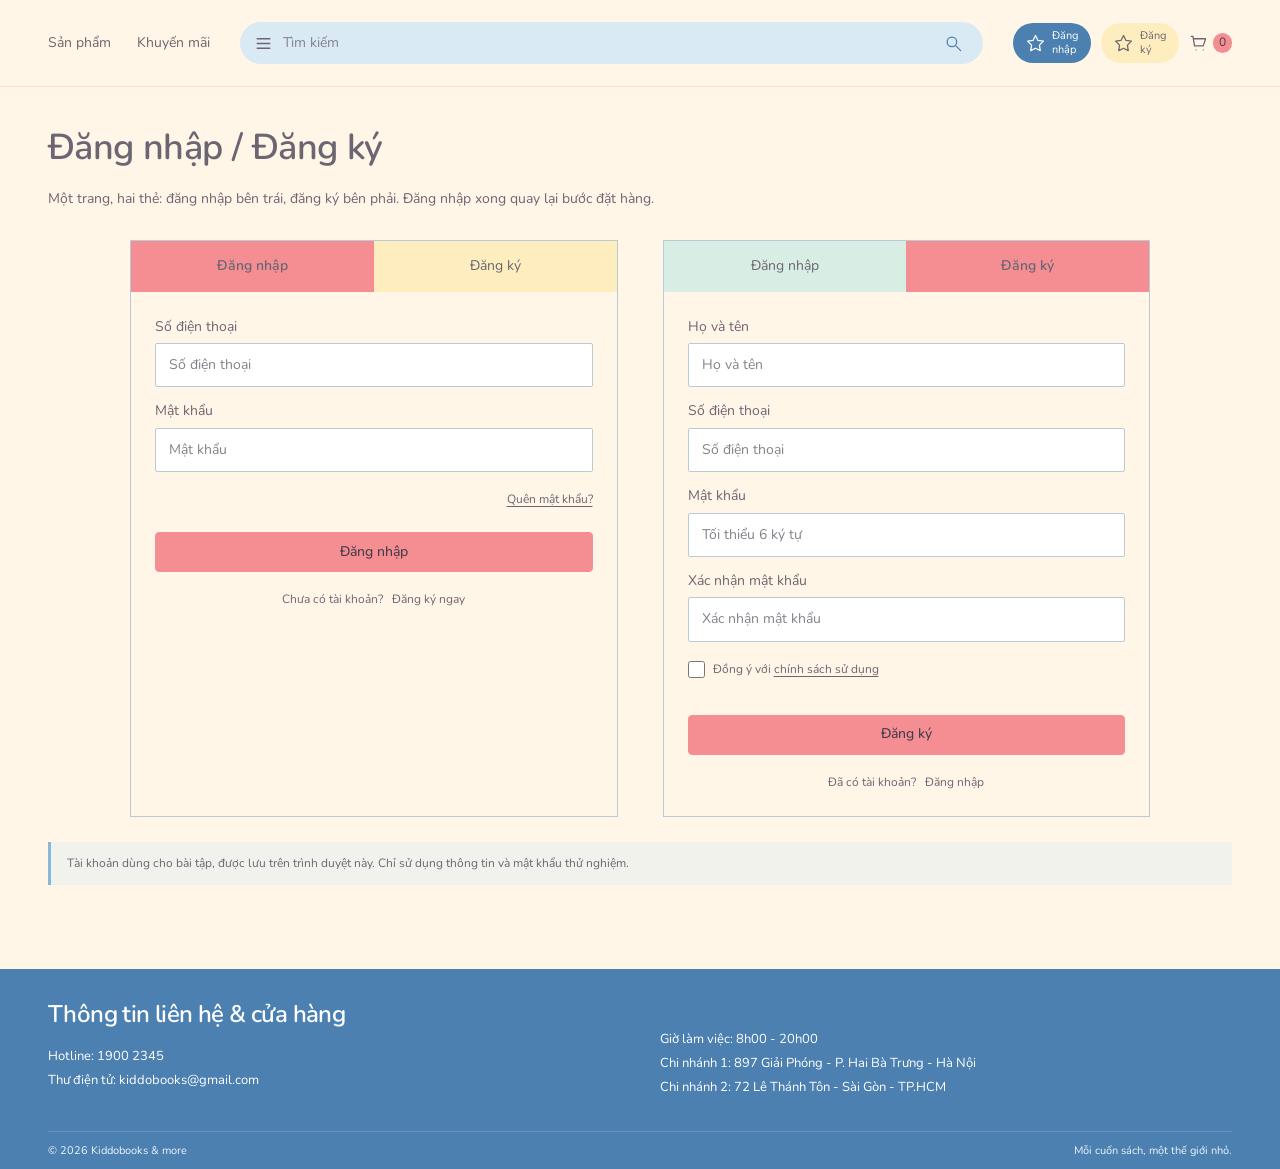
==== dang-nhap.html @ a4a92bf3 "first commit" ====
<!doctype html>
<html lang="vi">
  <head>
    <meta charset="UTF-8" />
    <meta name="viewport" content="width=device-width, initial-scale=1" />
    <title>Đăng nhập / Đăng ký — Kiddobooks</title>
    <link rel="stylesheet" href="giao-dien/dung-chung.css" />
    <script defer src="du-lieu/san-pham.js"></script>
    <script defer src="xu-ly/luu-tru.js"></script>
    <script defer src="xu-ly/ung-dung.js"></script>
  </head>
  <body data-trang="dang-nhap">
    <header id="dau-trang"></header>
    <main id="noi-dung"></main>
    <footer id="chan-trang"></footer>
    <div id="thong-bao" role="status" aria-live="polite"></div>
    <dialog id="hop-thoai"></dialog>
  </body>
</html>
---- giao-dien/dung-chung.css ----
@font-face {
  font-family: Nunito;
  src: url("../phong-chu/nunito.ttf") format("truetype");
  font-weight: 200 1000;
  font-display: swap;
}
:root {
  --kem: #fff6e8;
  --hong: #fddde0;
  --san-ho: #f58e93;
  --vang: #feedbf;
  --xanh: #d9eaf5;
  --la: #d8ede4;
  --bien: #4c80b1;
  --muc: #3b3a42;
  --chu: #6b6672;
  --vien: #b8cbd5;
  --trang: #fff;
  --bo: 4px;
}
* {
  box-sizing: border-box;
}
html {
  scroll-behavior: smooth;
}
body {
  margin: 0;
  background: var(--kem);
  color: var(--chu);
  font-family: "Be Vietnam Pro", "Trebuchet MS", Arial, sans-serif;
  font-size: 14px;
  line-height: 1.6;
}
button,
input,
select,
textarea {
  font: inherit;
}
button,
a,
input,
textarea,
select {
  -webkit-tap-highlight-color: transparent;
}
a {
  color: inherit;
  text-decoration: none;
}
button,
a {
  touch-action: manipulation;
}
button {
  cursor: pointer;
}
button:disabled {
  cursor: not-allowed;
  opacity: 0.55;
}
a:hover {
  color: var(--bien);
}
button:hover {
  filter: brightness(0.97);
}
:focus-visible {
  outline: 3px solid #86b8d8;
  outline-offset: 3px;
}
h1,
h2,
h3,
p {
  margin: 0 0 16px;
}
h1,
h2,
h3 {
  font-weight: 600;
  line-height: 1.3;
  letter-spacing: -0.6px;
}
h1 {
  font-size: 36px;
}
h2 {
  font-size: 26px;
}
h3 {
  font-size: 20px;
}
small,
.nho {
  font-size: 12px;
}
img {
  max-width: 100%;
  display: block;
}
label {
  display: block;
}
input:not([type="checkbox"]):not([type="radio"]),
select,
textarea {
  width: 100%;
  min-height: 43px;
  border: 1px solid var(--vien);
  background: #fff;
  padding: 10px 13px;
  border-radius: 2px;
  color: var(--chu);
}
textarea {
  min-height: 110px;
  resize: vertical;
}
input[type="checkbox"],
input[type="radio"] {
  accent-color: var(--san-ho);
  width: 17px;
  height: 17px;
  vertical-align: middle;
  margin: 0 8px 0 0;
}
input::placeholder,
textarea::placeholder {
  color: #85818a;
}
form label > input,
form label > textarea,
form label > select {
  margin-top: 5px;
}
form label {
  margin-bottom: 13px;
}
button {
  color: inherit;
}
.nut {
  display: inline-flex;
  justify-content: center;
  align-items: center;
  gap: 8px;
  min-height: 40px;
  border: 1px solid var(--vien);
  border-radius: var(--bo);
  background: white;
  padding: 8px 16px;
  font-weight: 500;
  text-align: center;
  line-height: 1.35;
}
.nut-chinh {
  background: var(--san-ho);
  border-color: var(--san-ho);
  color: #443e4a;
}
.nut-xanh {
  background: var(--bien);
  border-color: var(--bien);
  color: white;
}
.nut-nho {
  font-size: 12px;
  padding: 6px 10px;
  min-height: 32px;
}
.nut-chu {
  border: 0;
  background: transparent;
  padding: 5px 0;
  text-decoration: underline;
  text-underline-offset: 3px;
}
.rong {
  width: 100%;
}
.khung {
  max-width: 1280px;
  margin: auto;
  padding: 0 48px;
}
.noi-trang {
  padding-top: 38px;
  padding-bottom: 68px;
  min-height: 65vh;
}
.hang {
  display: flex;
  align-items: center;
  gap: 12px;
}
.giua {
  justify-content: center;
}
.giua-hai {
  justify-content: space-between;
}
.cot-doi {
  display: grid;
  grid-template-columns: 1fr 1fr;
  gap: 16px;
}
.an {
  display: none !important;
}
.khoang {
  margin-top: 24px;
}
.loi {
  color: #a12c39;
  font-size: 13px;
  min-height: 20px;
  margin: 10px 0;
}
.thanh-cong {
  color: #286b50;
}
.trong {
  padding: 70px 24px;
  text-align: center;
  border: 1px dashed var(--vien);
  background: #fff9ee;
}
.trong h2 {
  font-size: 23px;
}
.trong p {
  max-width: 440px;
  margin: 0 auto 24px;
}
.danh-sach {
  list-style: none;
  padding: 0;
  margin: 0;
}
.huy {
  color: #777;
  text-decoration: line-through;
  font-size: 14px;
}
.mau-hong {
  background: var(--hong);
}
.mau-vang {
  background: var(--vang);
}
.mau-xanh {
  background: var(--xanh);
}
.mau-la {
  background: var(--la);
}
body {
  font-family: Nunito, "Trebuchet MS", Arial, sans-serif;
}
/* Đầu trang: thanh tìm kiếm dùng chung và trạng thái tài khoản. */
#dau-trang {
  border-bottom: 1px solid #efe1cd;
}
.thanh-dau {
  min-height: 86px;
  display: flex;
  gap: 30px;
  align-items: center;
}
.lien-ket-dau {
  display: flex;
  gap: 26px;
  align-items: center;
  white-space: nowrap;
}
.lien-ket-dau a[aria-current="page"] {
  color: var(--bien);
}
.tim-dau {
  display: flex;
  align-items: center;
  background: var(--xanh);
  border-radius: 30px;
  flex: 1;
  padding: 0 14px;
  min-width: 100px;
}
.tim-dau input:not([type="checkbox"]) {
  background: transparent;
  border: 0;
  margin: 0;
  min-height: 42px;
  padding: 8px 10px;
}
.tim-dau button {
  border: 0;
  background: transparent;
  padding: 6px;
  color: var(--bien);
  line-height: 1;
}
.tai-khoan-dau {
  display: flex;
  gap: 10px;
  align-items: center;
  white-space: nowrap;
}
.vien-tron {
  display: flex;
  gap: 7px;
  align-items: center;
  border-radius: 24px;
  font-size: 11px;
  padding: 6px 13px;
  line-height: 1.3;
  min-height: 36px;
}
.vien-tron.dang-nhap {
  background: var(--bien);
  color: white;
}
.vien-tron.dang-ky {
  background: var(--vang);
}
.gio-dau {
  position: relative;
  display: flex;
  align-items: center;
  gap: 5px;
  font-size: 12px;
}
.huy-hieu {
  background: var(--san-ho);
  color: #443e4a;
  border-radius: 100%;
  min-width: 19px;
  text-align: center;
  padding: 0 4px;
}
.bieu-tuong {
  display: inline-block;
  vertical-align: middle;
  width: 19px;
  height: 19px;
  flex-shrink: 0;
}
.menu-nho {
  display: none;
  border: 0;
  background: none;
  padding: 5px;
  color: var(--bien);
}
/* Chân trang theo bảng màu của thiết kế. */
#chan-trang {
  background: var(--bien);
  color: white;
}
.chan-trong {
  padding-top: 30px;
  padding-bottom: 30px;
  display: grid;
  grid-template-columns: 1fr 1fr;
  gap: 40px;
}
.chan-trong h2 {
  font-size: 24px;
  color: white;
}
.chan-trong p {
  margin: 3px 0;
  font-size: 13px;
}
.chan-dia-chi {
  padding-top: 27px;
}
.chan-ban-quyen {
  border-top: 1px solid #ffffff26;
  padding: 10px 0;
  font-size: 11px;
  display: flex;
  justify-content: space-between;
  color: #edf5fb;
}
.logo-chu {
  font-weight: 700;
  color: var(--bien);
}
/* Trang chủ */
.gioi-thieu {
  display: grid;
  grid-template-columns: 340px 1fr;
  align-items: center;
  gap: 45px;
  padding: 42px 0 48px;
}
.logo-lon {
  width: 310px;
  max-height: 210px;
  object-fit: contain;
  margin: auto;
}
.quang-cao {
  border: 1px solid var(--vien);
  text-align: center;
  padding: 32px 20px;
}
.quang-cao h1 {
  font-size: 40px;
  line-height: 1.25;
  margin-bottom: 20px;
}
.quang-cao .nut {
  background: var(--xanh);
  font-size: 12px;
  min-height: 34px;
  border-radius: 0;
}
.muc-trang-chu {
  margin-bottom: 38px;
}
.luoi-danh-muc {
  display: grid;
  grid-template-columns: repeat(5, 1fr);
  gap: 10px;
}
.o-danh-muc {
  padding: 23px 8px 16px;
  text-align: center;
  transition: transform 0.15s;
}
.o-danh-muc:hover {
  transform: translateY(-3px);
}
.tron-danh-muc {
  display: block;
  border-radius: 50%;
  background: white;
  width: 76px;
  height: 76px;
  margin: 0 auto 15px;
}
.luoi-noi-bat {
  display: grid;
  grid-template-columns: repeat(3, 1fr);
  gap: 28px;
}
.sach-noi-bat {
  display: grid;
  grid-template-columns: 105px 1fr;
  gap: 16px;
  border: 1px solid var(--vien);
  padding: 14px;
  align-items: center;
}
.sach-noi-bat h3 {
  font-size: 14px;
  font-weight: 400;
  letter-spacing: 0;
  margin: 0 0 6px;
}
.sach-noi-bat p {
  margin: 0 0 10px;
  color: var(--muc);
}
.sach-noi-bat .hang {
  gap: 7px;
}
.sach-noi-bat .nut {
  font-size: 10px;
  padding: 6px 8px;
  min-height: 33px;
  gap: 4px;
}
.sach-noi-bat .bieu-tuong {
  width: 14px;
  height: 14px;
}
.bia-sach {
  display: flex;
  align-items: center;
  justify-content: center;
  position: relative;
  min-height: 144px;
  border: 1px solid #ecdcc366;
  color: #746c7370;
  overflow: hidden;
}
.bia-sach.lon {
  aspect-ratio: 1.25;
  min-height: 320px;
}
.bia-sach.duong-cheo:before,
.bia-sach.duong-cheo:after {
  content: "";
  position: absolute;
  height: 1px;
  background: #e9d8b6;
  top: 50%;
  left: -15%;
  width: 130%;
  transform: rotate(37deg);
}
.bia-sach.duong-cheo:after {
  transform: rotate(-37deg);
}
.bia-sach span {
  position: relative;
  z-index: 1;
  font-size: 13px;
  text-align: center;
  max-width: 75%;
}
.sach-noi-bat .bia-sach {
  min-height: 145px;
}
.nut .bieu-tuong {
  width: 16px;
  height: 16px;
}
/* Danh mục và bộ lọc */
.danh-muc-trang {
  display: grid;
  grid-template-columns: 180px minmax(0, 1fr);
  gap: 36px;
}
.ben-loc {
  border-right: 1px solid #ebddc9;
  padding-right: 24px;
}
.ben-loc h3 {
  font-size: 16px;
}
.ben-loc fieldset {
  padding: 0;
  border: 0;
  margin: 0 0 25px;
}
.ben-loc legend {
  font-weight: 600;
  margin-bottom: 12px;
}
.ben-loc label {
  margin: 9px 0;
  font-size: 12px;
  cursor: pointer;
}
.ben-loc input[type="number"] {
  padding: 8px;
  min-height: 36px;
}
.tim-san-pham {
  display: flex;
  gap: 12px;
  max-width: 680px;
  margin: 20px 0 30px;
}
.dau-ket-qua {
  display: flex;
  gap: 16px;
  justify-content: space-between;
  align-items: center;
  margin: 25px 0;
}
.dau-ket-qua select {
  width: 190px;
}
.luoi-san-pham {
  display: grid;
  grid-template-columns: repeat(4, minmax(0, 1fr));
  gap: 30px 20px;
}
.the-san-pham {
  position: relative;
  min-width: 0;
}
.the-san-pham h3 {
  font-size: 13px;
  font-weight: 400;
  letter-spacing: 0;
  margin: 10px 0 7px;
  min-height: 43px;
}
.the-san-pham .bia-sach {
  aspect-ratio: 0.8;
  min-height: 0;
}
.the-san-pham .gia {
  font-weight: 600;
  color: var(--muc);
  margin: 0 0 6px;
}
.nhan-sach {
  position: absolute;
  top: 8px;
  left: 8px;
  font-size: 10px;
  background: #ffffff99;
  padding: 2px 6px;
  border-radius: 3px;
  z-index: 1;
}
.chan-the {
  display: flex;
  justify-content: space-between;
  align-items: center;
}
.them-nhanh {
  background: transparent;
  border: 0;
  font-size: 24px;
  line-height: 1;
  min-width: 34px;
  min-height: 34px;
  color: var(--bien);
}
.phan-trang {
  display: flex;
  flex-wrap: wrap;
  gap: 8px;
  justify-content: center;
  margin-top: 35px;
}
.phan-trang .hien-tai {
  background: var(--san-ho);
  border-color: var(--san-ho);
}
.ghi-chu-loc {
  font-size: 12px;
  margin-top: 20px;
}
/* Chi tiết sản phẩm */
.duong-dan {
  font-size: 12px;
  margin-bottom: 30px;
}
.chi-tiet {
  display: grid;
  grid-template-columns: 44% 1fr;
  gap: 55px;
  align-items: start;
}
.anh-nho {
  display: flex;
  gap: 12px;
  margin-top: 16px;
}
.anh-nho button {
  border: 1px solid transparent;
  padding: 0;
  width: 88px;
  aspect-ratio: 1;
}
.anh-nho button[aria-pressed="true"] {
  border: 2px solid #86b8d8;
}
.anh-nho .bia-sach {
  min-height: 0;
  height: 100%;
}
.do-tuoi {
  display: inline-block;
  padding: 3px 12px;
  background: var(--xanh);
  font-size: 11px;
  border: 1px solid var(--vien);
  border-radius: 3px;
  margin-bottom: 20px;
}
.chi-tiet h1 {
  font-size: 28px;
}
.gia-chi-tiet {
  font-size: 23px;
  display: flex;
  gap: 18px;
  align-items: center;
  margin: 20px 0;
}
.ton-kho {
  font-size: 11px;
  background: var(--la);
  padding: 2px 12px;
  border: 1px solid #b0d5c4;
  border-radius: 3px;
}
.mo-ta {
  border-top: 1px solid #eaddc7;
  border-bottom: 1px solid #eaddc7;
  padding: 20px 0;
}
.mo-ta h3 {
  font-size: 12px;
  letter-spacing: 0;
  margin: 0 0 10px;
}
.mo-ta p,
.mo-ta ul {
  font-size: 13px;
}
.mo-ta ul {
  padding-left: 18px;
  margin-bottom: 0;
}
.mo-ta li {
  padding: 3px 0;
}
.chon-so-luong {
  display: inline-flex;
  border: 1px solid var(--vien);
  border-radius: 3px;
  overflow: hidden;
  background: white;
  flex-shrink: 0;
}
.chon-so-luong button {
  border: 0;
  background: transparent;
  width: 34px;
  min-height: 37px;
}
.chon-so-luong output {
  display: flex;
  align-items: center;
  justify-content: center;
  border-left: 1px solid #e5d9c7;
  border-right: 1px solid #e5d9c7;
  min-width: 38px;
}
.mua-chi-tiet {
  display: grid;
  grid-template-columns: 1fr 1fr;
  gap: 15px;
  margin: 20px 0 10px;
}
.yeu-thich {
  border: 0;
  background: transparent;
  font-size: 13px;
  padding: 10px 0;
  color: var(--chu);
}
/* Khuyến mãi và các biểu mẫu */
.khuyen-mai-bo-cuc {
  display: grid;
  grid-template-columns: 2fr 1fr;
  gap: 24px;
}
.uu-dai {
  border: 1px solid var(--vien);
  padding: 28px 32px;
  margin-bottom: 30px;
}
.uu-dai h2 {
  font-size: 25px;
}
.uu-dai .hang {
  gap: 35px;
  margin-top: 24px;
}
.ma-uu-dai {
  display: block;
  border: 1px solid var(--vien);
  padding: 9px;
  flex: 1;
  text-align: center;
  font-size: 12px;
}
.uu-dai .nut {
  flex: 1;
  border-radius: 0;
  font-size: 11px;
}
.lien-he-nho {
  background: var(--bien);
  color: white;
  padding: 30px;
}
.lien-he-nho h2 {
  font-size: 25px;
}
.lien-he-nho p {
  font-size: 13px;
  margin-bottom: 7px;
}
.form-tu-van {
  padding: 35px 28px;
  background: var(--xanh);
}
.form-tu-van h2 {
  font-size: 25px;
  margin: 20px 0 40px;
}
.form-tu-van label {
  margin-bottom: 20px;
}
.form-tu-van .nut {
  border-radius: 0;
  font-size: 12px;
}
.dang-nhap-gioi-thieu {
  margin-bottom: 30px;
}
.hai-form {
  display: grid;
  grid-template-columns: 1fr 1fr;
  gap: 45px;
  max-width: 1020px;
  margin: 0 auto;
}
.the-form {
  border: 1px solid var(--vien);
}
.the-form .noi-form {
  padding: 24px;
}
.the-form h2 {
  font-size: 21px;
}
.the-form .nut-chinh {
  margin-top: 18px;
}
.the-form .cuoi-form {
  font-size: 12px;
  text-align: center;
  margin: 18px 0 0;
}
.the-form .quen-mat-khau {
  text-align: right;
  margin: 0;
}
.thanh-the {
  display: grid;
  grid-template-columns: 1fr 1fr;
}
.thanh-the a {
  padding: 14px;
  text-align: center;
  background: var(--vang);
}
.thanh-the a.dang-chon {
  background: var(--san-ho);
  font-weight: 600;
}
.thanh-the a.mau-la {
  background: var(--la);
}
.dong-y {
  font-size: 12px;
}
.nhac-demo {
  font-size: 12px;
  padding: 12px 16px;
  border-left: 3px solid #86b8d8;
  background: #d9eaf555;
  margin-top: 25px;
}
/* Giỏ hàng và đặt hàng */
.mua-hang-bo-cuc {
  display: grid;
  grid-template-columns: minmax(0, 1fr) 330px;
  gap: 28px;
  align-items: start;
}
.bang-gio-tieu-de,
.dong-gio {
  display: grid;
  grid-template-columns: minmax(0, 1fr) 90px 112px 105px 35px;
  gap: 12px;
  align-items: center;
}
.bang-gio-tieu-de {
  background: var(--xanh);
  padding: 12px 15px;
  margin-bottom: 12px;
}
.dong-gio {
  padding: 14px;
  border: 1px solid var(--vien);
  margin-bottom: 12px;
}
.sach-trong-gio {
  display: flex;
  gap: 18px;
  align-items: center;
  min-width: 0;
}
.sach-trong-gio .bia-sach {
  width: 85px;
  min-height: 95px;
  flex-shrink: 0;
}
.sach-trong-gio h3 {
  font-size: 16px;
  margin: 0 0 8px;
  letter-spacing: 0;
}
.sach-trong-gio p {
  font-size: 12px;
  margin: 0;
}
.xoa-gio {
  border: 0;
  background: transparent;
  font-size: 12px;
  padding: 5px 0;
}
.nhan-mobile {
  display: none;
}
.tom-tat {
  padding: 25px;
  background: var(--xanh);
}
.tom-tat h2 {
  font-size: 23px;
  margin-bottom: 26px;
}
.dong-tien {
  display: flex;
  gap: 15px;
  justify-content: space-between;
  margin: 12px 0;
}
.tong-tien {
  border-top: 1px solid #b4ccd8;
  padding-top: 16px;
  margin-top: 20px;
  font-size: 17px;
  color: var(--muc);
  font-weight: 600;
}
.form-ma {
  display: flex;
  gap: 6px;
  margin: 25px 0 12px;
}
.form-ma input:not([type="checkbox"]) {
  min-width: 0;
  font-size: 12px;
  padding: 9px;
}
.form-ma .nut {
  padding: 8px;
  font-size: 11px;
}
.tom-tat .nhac-nho {
  font-size: 11px;
  margin: 16px 0 0;
}
.tiep-tuc {
  display: inline-block;
  margin-top: 18px;
}
.chon-nhan {
  display: grid;
  grid-template-columns: 1fr 1fr;
  gap: 12px;
  margin: 12px 0 25px;
}
.lua-chon {
  border: 1px solid var(--vien);
  padding: 13px;
  background: white;
  cursor: pointer;
  margin: 0;
}
.lua-chon:has(input:checked) {
  background: var(--vang);
}
.form-dat-hang h2 {
  font-size: 23px;
  margin: 25px 0 15px;
}
.form-dat-hang h2:first-child {
  margin-top: 0;
}
.form-dat-hang .chon-nhan {
  margin-bottom: 20px;
}
.gio-trong-don {
  display: grid;
  grid-template-columns: 45px 1fr auto;
  gap: 12px;
  align-items: center;
  margin: 17px 0;
  font-size: 12px;
}
.gio-trong-don .bia-sach {
  min-height: 52px;
}
.gio-trong-don p {
  margin: 0;
}
.xac-nhan {
  background: var(--la);
  padding: 25px;
  border: 1px solid #a6cbb9;
  margin-bottom: 24px;
}
/* Tài khoản */
.tai-khoan-bo-cuc {
  display: grid;
  grid-template-columns: 235px minmax(0, 1fr);
  gap: 32px;
}
.menu-tai-khoan {
  background: var(--vang);
  padding: 12px;
  align-self: stretch;
}
.menu-tai-khoan a,
.menu-tai-khoan button {
  display: block;
  width: 100%;
  text-align: left;
  padding: 13px 15px;
  border: 0;
  background: transparent;
  margin-bottom: 7px;
}
.menu-tai-khoan a:first-child {
  border: 1px solid var(--vien);
  background: white;
}
.muc-tai-khoan {
  scroll-margin-top: 25px;
  margin-bottom: 27px;
}
.muc-tai-khoan h2 {
  font-size: 25px;
  margin-bottom: 12px;
}
.hop-ca-nhan {
  border: 1px solid var(--vien);
  background: white;
  padding: 15px;
}
.hop-ca-nhan label {
  margin-bottom: 12px;
}
.hop-ca-nhan .hang {
  justify-content: flex-end;
}
.luoi-dia-chi {
  display: grid;
  grid-template-columns: 1fr 1fr;
  gap: 20px;
  margin-bottom: 12px;
}
.dia-chi {
  border: 1px solid var(--vien);
  background: white;
  padding: 15px;
}
.dia-chi h3 {
  font-size: 16px;
  margin-bottom: 7px;
  letter-spacing: 0;
}
.dia-chi p {
  font-size: 12px;
  margin: 5px 0;
}
.mac-dinh {
  background: #efdfc5;
  font-size: 10px;
  padding: 3px 7px;
  border-radius: 15px;
  float: right;
}
.dia-chi .nut {
  min-height: 26px;
  font-size: 11px;
  padding: 5px 10px;
}
.bang-don {
  width: 100%;
  border-collapse: separate;
  border-spacing: 0 8px;
  font-size: 12px;
}
.bang-don th {
  background: var(--vang);
  text-align: left;
  padding: 9px;
  font-weight: 500;
}
.bang-don td {
  background: white;
  padding: 9px;
  border-top: 1px solid var(--vien);
  border-bottom: 1px solid var(--vien);
}
.bang-don td:first-child {
  border-left: 1px solid var(--vien);
}
.bang-don td:last-child {
  border-right: 1px solid var(--vien);
  white-space: nowrap;
}
.bang-don .nut {
  font-size: 10px;
  padding: 6px;
  min-height: 28px;
}
.luoi-yeu-thich {
  display: grid;
  grid-template-columns: repeat(3, 1fr);
  gap: 20px;
}
.luoi-yeu-thich .bia-sach {
  min-height: 110px;
}
#thong-bao {
  position: fixed;
  bottom: 25px;
  left: 50%;
  transform: translate(-50%, 20px);
  background: var(--muc);
  color: white;
  padding: 13px 24px;
  border-radius: 6px;
  box-shadow: 0 5px 24px #0002;
  z-index: 20;
  opacity: 0;
  pointer-events: none;
  transition: 0.2s;
  max-width: calc(100% - 30px);
  width: max-content;
  font-size: 13px;
}
#thong-bao.hien {
  opacity: 1;
  transform: translate(-50%, 0);
}
dialog {
  border: 1px solid var(--vien);
  border-radius: 7px;
  padding: 30px;
  max-width: 580px;
  width: calc(100% - 30px);
  max-height: 90vh;
  color: var(--chu);
  background: var(--kem);
}
dialog::backdrop {
  background: #27263277;
}
dialog h2 {
  font-size: 25px;
  padding-right: 25px;
}
dialog .dong-hop {
  position: absolute;
  right: 14px;
  top: 10px;
  border: 0;
  background: none;
  font-size: 25px;
}
.loi-toan-trang {
  padding: 15px;
  background: #fddde0;
  border: 1px solid var(--san-ho);
  margin-bottom: 20px;
}
.tim-san-pham .nut {
  white-space: nowrap;
}
.form-ma .nut {
  white-space: nowrap;
}
.loi:empty {
  display: none;
}
.sach-noi-bat .thao-tac-sach {
  gap: 7px;
}
@media (max-width: 560px) {
  .sach-noi-bat {
    position: relative;
    padding-bottom: 75px !important;
  }
  .sach-noi-bat .thao-tac-sach {
    position: absolute;
    left: 13px;
    right: 13px;
    bottom: 13px;
  }
  .sach-noi-bat .thao-tac-sach .nut {
    white-space: nowrap;
    flex: 1;
  }
  .gioi-thieu {
    padding-top: 15px !important;
  }
}
@media (min-width: 1450px) {
  .khung {
    max-width: 1350px;
  }
  .sach-noi-bat {
    grid-template-columns: 115px 1fr;
  }
}
@media (max-width: 1150px) {
  .khung {
    padding-left: 28px;
    padding-right: 28px;
  }
  .thanh-dau {
    gap: 17px;
  }
  .lien-ket-dau {
    gap: 16px;
  }
  .gioi-thieu {
    grid-template-columns: 28% 1fr;
    gap: 25px;
  }
  .quang-cao h1 {
    font-size: 32px;
  }
  .luoi-noi-bat {
    gap: 14px;
  }
  .sach-noi-bat {
    grid-template-columns: 80px 1fr;
    gap: 10px;
    padding: 10px;
  }
  .sach-noi-bat .hang {
    flex-wrap: wrap;
  }
  .mua-hang-bo-cuc {
    grid-template-columns: minmax(0, 1fr) 285px;
    gap: 20px;
  }
  .bang-gio-tieu-de,
  .dong-gio {
    grid-template-columns: minmax(0, 1fr) 75px 105px 90px 28px;
    gap: 8px;
  }
  .sach-trong-gio .bia-sach {
    width: 55px;
    min-height: 75px;
  }
  .sach-trong-gio {
    gap: 10px;
  }
  .sach-trong-gio h3 {
    font-size: 13px;
  }
  .danh-muc-trang {
    grid-template-columns: 150px 1fr;
    gap: 22px;
  }
  .luoi-san-pham {
    grid-template-columns: repeat(3, minmax(0, 1fr));
  }
  .tai-khoan-bo-cuc {
    grid-template-columns: 180px 1fr;
    gap: 20px;
  }
  .chi-tiet {
    gap: 30px;
  }
}
@media (max-width: 850px) {
  .thanh-dau {
    flex-wrap: wrap;
    padding-top: 15px;
    padding-bottom: 15px;
    gap: 14px;
  }
  .tim-dau {
    order: 3;
    flex-basis: 100%;
  }
  .tai-khoan-dau {
    margin-left: auto;
  }
  .luoi-noi-bat {
    grid-template-columns: 1fr;
  }
  .sach-noi-bat {
    grid-template-columns: 105px 1fr;
    padding: 15px;
    gap: 18px;
  }
  .sach-noi-bat .hang {
    flex-wrap: nowrap;
  }
  .sach-noi-bat .nut {
    font-size: 12px;
  }
  .luoi-danh-muc {
    grid-template-columns: repeat(3, 1fr);
  }
  .tron-danh-muc {
    width: 65px;
    height: 65px;
  }
  .gioi-thieu {
    padding-top: 30px;
  }
  .quang-cao h1 {
    font-size: 26px;
  }
  .mua-hang-bo-cuc {
    grid-template-columns: 1fr;
  }
  .tom-tat {
    max-width: none;
  }
  .khuyen-mai-bo-cuc {
    grid-template-columns: 1fr 1fr;
  }
  .uu-dai {
    padding: 23px;
  }
  .uu-dai .hang {
    gap: 12px;
    flex-wrap: wrap;
  }
  .uu-dai .ma-uu-dai,
  .uu-dai .nut {
    flex-basis: 100%;
  }
  .form-tu-van {
    padding: 25px 20px;
  }
  .chi-tiet {
    grid-template-columns: 1fr 1fr;
    gap: 25px;
  }
  .chi-tiet h1 {
    font-size: 24px;
  }
  .bia-sach.lon {
    min-height: 250px;
  }
  .gia-chi-tiet {
    flex-wrap: wrap;
    gap: 12px;
  }
  .mua-chi-tiet {
    grid-template-columns: 1fr;
  }
  .tai-khoan-bo-cuc {
    grid-template-columns: 1fr;
  }
  .menu-tai-khoan {
    display: flex;
    flex-wrap: wrap;
    gap: 7px;
  }
  .menu-tai-khoan a,
  .menu-tai-khoan button {
    width: auto;
    margin: 0;
    padding: 10px;
  }
  .hai-form {
    gap: 20px;
  }
  .bang-don th,
  .bang-don td {
    padding: 7px;
  }
  .luoi-san-pham {
    grid-template-columns: repeat(2, minmax(0, 1fr));
  }
}
@media (max-width: 560px) {
  body {
    font-size: 14px;
  }
  .khung {
    padding-left: 20px;
    padding-right: 20px;
  }
  h1 {
    font-size: 29px;
  }
  h2 {
    font-size: 24px;
  }
  .noi-trang {
    padding-top: 30px;
    padding-bottom: 45px;
  }
  .thanh-dau {
    gap: 14px 7px;
    padding-top: 18px;
    padding-bottom: 18px;
  }
  .lien-ket-dau {
    gap: 14px;
    font-size: 12px;
  }
  .tai-khoan-dau {
    gap: 7px;
  }
  .vien-tron {
    font-size: 9px;
    padding: 6px 9px;
    gap: 4px;
  }
  .vien-tron .bieu-tuong {
    width: 13px;
    height: 13px;
  }
  .gio-dau {
    font-size: 10px;
  }
  .gio-dau > span:not(.huy-hieu) {
    display: none;
  }
  .gio-dau .bieu-tuong {
    width: 18px;
  }
  .tim-dau {
    min-height: 39px;
  }
  .tim-dau input:not([type="checkbox"]) {
    min-height: 38px;
  }
  .gioi-thieu {
    grid-template-columns: 1fr;
    gap: 25px;
    padding: 25px 0 30px;
  }
  .logo-lon {
    width: 290px;
    max-height: 200px;
  }
  .quang-cao {
    background: #fbd57c;
    padding: 26px 20px;
    border-color: #fbc55c;
  }
  .quang-cao h1 {
    font-size: 30px;
  }
  .quang-cao .nut {
    background: var(--san-ho);
    width: 100%;
    border-color: var(--san-ho);
    min-height: 39px;
  }
  .luoi-danh-muc {
    grid-template-columns: repeat(2, minmax(0, 1fr));
    gap: 12px;
  }
  .o-danh-muc {
    font-size: 15px;
    padding: 22px 8px 18px;
  }
  .tron-danh-muc {
    width: 67px;
    height: 67px;
  }
  .luoi-danh-muc .o-danh-muc:first-child {
    background: var(--hong);
  }
  .luoi-noi-bat {
    gap: 16px;
  }
  .sach-noi-bat {
    grid-template-columns: 95px 1fr;
    gap: 16px;
    padding: 13px;
  }
  .sach-noi-bat .bia-sach {
    min-height: 120px;
  }
  .sach-noi-bat .hang {
    grid-column: 1/-1;
  }
  .sach-noi-bat .nut {
    padding: 9px 10px;
    min-height: 40px;
  }
  .sach-noi-bat .thao-tac-sach {
    display: flex;
    grid-column: 1/-1;
    gap: 10px;
  }
  .thao-tac-sach .nut {
    flex: 1;
  }
  .chan-trong {
    grid-template-columns: 1fr;
    gap: 15px;
    padding-top: 25px;
    padding-bottom: 25px;
  }
  .chan-trong h2 {
    font-size: 21px;
  }
  .chan-trong p {
    font-size: 12px;
  }
  .chan-dia-chi {
    padding-top: 0;
  }
  .chan-ban-quyen {
    font-size: 10px;
    gap: 12px;
  }
  .danh-muc-trang {
    grid-template-columns: 1fr;
  }
  .ben-loc {
    border: 0;
    padding: 18px;
    background: var(--xanh);
    display: none;
  }
  .ben-loc.hien {
    display: block;
  }
  .menu-nho {
    display: inline-flex;
    align-items: center;
    gap: 6px;
  }
  .dau-ket-qua {
    font-size: 12px;
    align-items: flex-start;
    flex-direction: column;
  }
  .dau-ket-qua select {
    width: 100%;
  }
  .luoi-san-pham {
    gap: 24px 14px;
  }
  .the-san-pham h3 {
    font-size: 12px;
    min-height: 58px;
  }
  .the-san-pham .gia {
    font-size: 13px;
  }
  .tim-san-pham {
    flex-wrap: wrap;
  }
  .tim-san-pham input {
    flex-basis: 100%;
  }
  .tim-san-pham .nut {
    flex: 1;
  }
  .chi-tiet {
    grid-template-columns: 1fr;
    gap: 30px;
  }
  .bia-sach.lon {
    min-height: 0;
    aspect-ratio: 1;
  }
  .chi-tiet h1 {
    font-size: 28px;
  }
  .gia-chi-tiet {
    font-size: 27px;
  }
  .anh-nho button {
    width: 80px;
  }
  .mua-chi-tiet {
    gap: 12px;
  }
  .mua-chi-tiet .nut {
    min-height: 47px;
  }
  .yeu-thich {
    border: 1px solid var(--vien);
    background: white;
    width: 100%;
    border-radius: 3px;
    min-height: 45px;
  }
  .duong-dan {
    margin-bottom: 20px;
  }
  .khuyen-mai-bo-cuc {
    grid-template-columns: 1fr;
  }
  .uu-dai {
    padding: 25px 20px;
    margin-bottom: 25px;
  }
  .uu-dai:first-child {
    background: var(--hong);
  }
  .uu-dai:nth-child(2) {
    background: var(--la);
  }
  .uu-dai h2 {
    font-size: 24px;
  }
  .lien-he-nho {
    padding: 25px 20px;
  }
  .lien-he-nho h2 {
    font-size: 22px;
  }
  .form-tu-van {
    background: var(--vang);
    padding: 25px 20px;
  }
  .form-tu-van h2 {
    margin: 0 0 25px;
  }
  .hai-form {
    grid-template-columns: 1fr;
    gap: 25px;
  }
  .the-form .noi-form {
    padding: 20px;
  }
  .thanh-the a {
    padding: 13px;
  }
  .dang-nhap-gioi-thieu {
    font-size: 12px;
  }
  .bang-gio-tieu-de {
    display: none;
  }
  .dong-gio {
    grid-template-columns: 1fr auto;
    gap: 16px;
    padding: 16px;
    margin-bottom: 18px;
  }
  .sach-trong-gio {
    grid-column: 1/-1;
    gap: 16px;
  }
  .sach-trong-gio .bia-sach {
    width: 70px;
    min-height: 85px;
  }
  .sach-trong-gio h3 {
    font-size: 15px;
  }
  .don-gia,
  .so-luong-gio,
  .thanh-tien-gio {
    grid-column: 1/-1;
    display: flex;
    justify-content: space-between;
    align-items: center;
    font-size: 13px;
  }
  .nhan-mobile {
    display: inline;
  }
  .xoa-gio {
    grid-column: 2;
    justify-self: end;
  }
  .tom-tat {
    background: var(--vang);
    padding: 25px 20px;
  }
  .form-ma {
    flex-direction: column;
    gap: 10px;
  }
  .form-ma .nut {
    min-height: 40px;
    font-size: 13px;
  }
  .tom-tat > .nut {
    min-height: 46px;
  }
  .chon-nhan {
    grid-template-columns: 1fr;
  }
  .chon-nhan.chon-gio {
    grid-template-columns: 1fr 1fr;
  }
  .form-dat-hang h2 {
    font-size: 22px;
  }
  .cot-doi {
    grid-template-columns: 1fr;
    gap: 0;
  }
  .lua-chon {
    padding: 13px;
  }
  .form-dat-hang label {
    font-size: 13px;
  }
  .menu-tai-khoan {
    display: block;
    padding: 10px;
    margin-bottom: 8px;
  }
  .menu-tai-khoan a,
  .menu-tai-khoan button {
    width: 100%;
    padding: 13px;
    margin-bottom: 5px;
  }
  .luoi-dia-chi {
    grid-template-columns: 1fr;
    gap: 16px;
  }
  .muc-tai-khoan h2 {
    font-size: 24px;
  }
  .hop-ca-nhan .hang {
    flex-direction: column;
  }
  .hop-ca-nhan .hang .nut {
    width: 100%;
  }
  .bang-don,
  .bang-don tbody,
  .bang-don tr,
  .bang-don td {
    display: block;
    width: 100%;
  }
  .bang-don thead {
    display: none;
  }
  .bang-don tr {
    background: white;
    border: 1px solid var(--vien);
    padding: 12px;
    margin-bottom: 17px;
  }
  .bang-don td {
    display: flex;
    justify-content: space-between;
    gap: 12px;
    border: 0 !important;
    padding: 6px 0;
  }
  .bang-don td[data-nhan]:before {
    content: attr(data-nhan);
  }
  .bang-don td:last-child {
    display: flex;
    gap: 8px;
  }
  .bang-don td:last-child .nut {
    flex: 1;
    min-height: 36px;
    font-size: 12px;
  }
  .luoi-yeu-thich {
    grid-template-columns: 1fr 1fr;
  }
  .ghi-chu-loc {
    font-size: 11px;
  }
  .mua-hang-bo-cuc {
    gap: 25px;
  }
  dialog {
    padding: 25px 20px;
  }
}
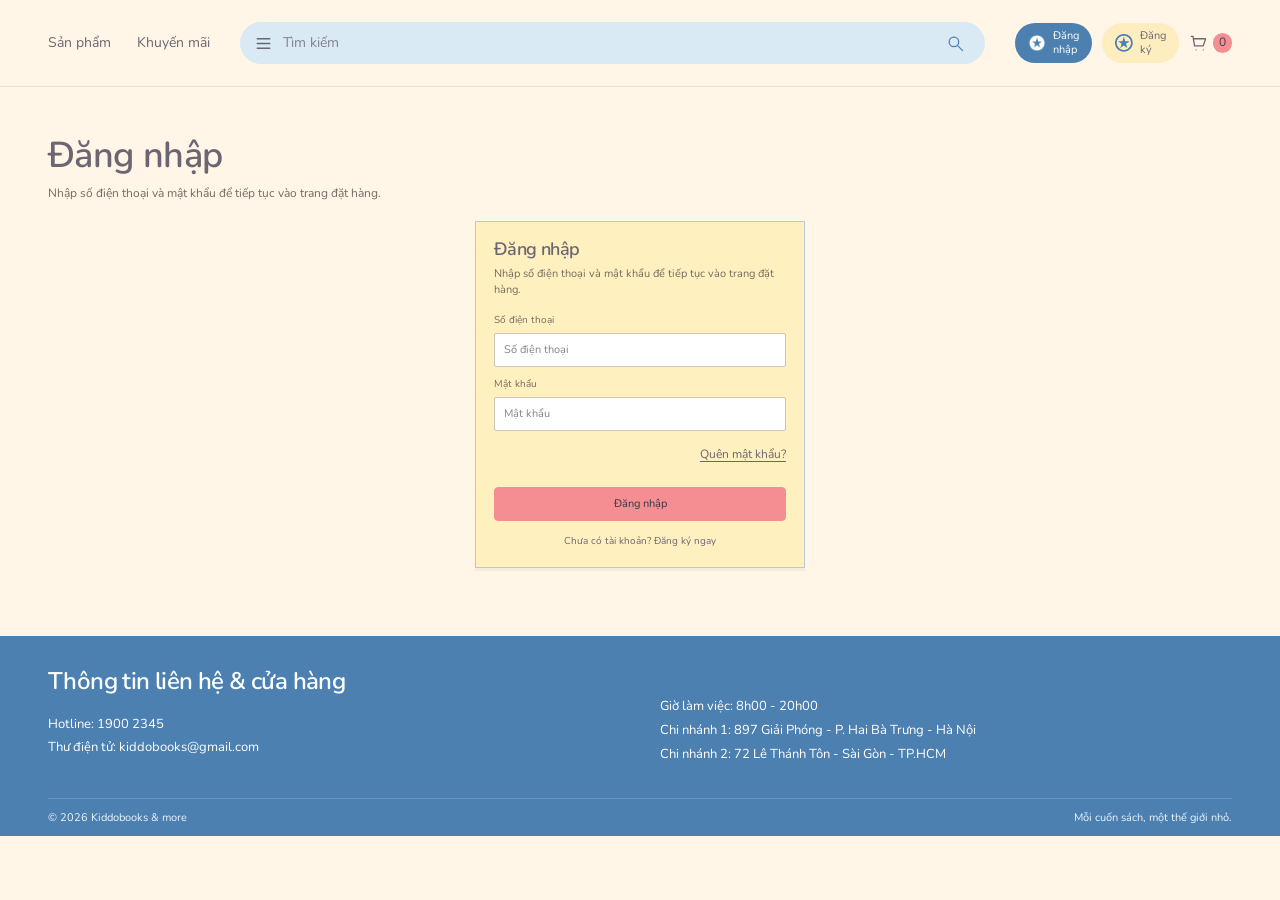
==== commit 39c08e96: "01/11" ====
--- a/dang-nhap.html
+++ b/dang-nhap.html
@@ -3,7 +3,7 @@
   <head>
     <meta charset="UTF-8" />
     <meta name="viewport" content="width=device-width, initial-scale=1" />
-    <title>Đăng nhập / Đăng ký — Kiddobooks</title>
+    <title>Đăng nhập — Kiddobooks</title>
     <link rel="stylesheet" href="giao-dien/dung-chung.css" />
     <script defer src="du-lieu/san-pham.js"></script>
     <script defer src="xu-ly/luu-tru.js"></script>
--- a/giao-dien/dung-chung.css
+++ b/giao-dien/dung-chung.css
@@ -423,7 +423,7 @@
 }
 .luoi-danh-muc {
   display: grid;
-  grid-template-columns: repeat(5, 1fr);
+  grid-template-columns: repeat(6, 1fr);
   gap: 10px;
 }
 .o-danh-muc {
@@ -441,6 +441,19 @@
   width: 76px;
   height: 76px;
   margin: 0 auto 15px;
+  overflow: hidden;
+}
+.tron-danh-muc img {
+  width: 100%;
+  height: 100%;
+  object-fit: cover;
+}
+.anh-banner {
+  display: block;
+  width: 100%;
+  max-height: 180px;
+  object-fit: cover;
+  margin-bottom: 18px;
 }
 .luoi-noi-bat {
   display: grid;
@@ -492,6 +505,20 @@
   aspect-ratio: 1.25;
   min-height: 320px;
 }
+.bia-sach img {
+  position: absolute;
+  inset: 0;
+  width: 100%;
+  height: 100%;
+  object-fit: contain;
+  background: #fff;
+  display: block;
+}
+.bia-sach.co-anh:before,
+.bia-sach.co-anh:after {
+  display: none;
+}
+
 .bia-sach.duong-cheo:before,
 .bia-sach.duong-cheo:after {
   content: "";
@@ -1773,3 +1800,26 @@
     padding: 25px 20px;
   }
 }
+/* Giao dien dang nhap va dang ky theo khung Figma moi */
+.noi-dang-nhap { background: var(--kem); min-height: 460px; }
+.tieu-de-trang { margin: 8px 0 18px; }
+.tieu-de-trang h1 { margin-bottom: 4px; }
+.tieu-de-trang p { color: #746b60; font-size: 12px; }
+.mot-form { display:flex; justify-content:center; }
+.the-form-don { width:min(100%, 330px); border:1px solid var(--vien); box-shadow:0 3px 0 #0000000a; }
+.the-form-don.mau-vang { background:#fff0bf; }
+.the-form-don.mau-la { background:#d8eee8; }
+.tieu-de-form { padding:16px 18px 0; }
+.tieu-de-form h2 { font-size:18px; margin:0 0 5px; }
+.tieu-de-form p { font-size:11px; color:#746b60; margin:0; line-height:1.45; }
+.the-form-don .noi-form { padding:14px 18px 18px; }
+.the-form-don label { font-size:10px; color:#756b61; gap:4px; margin-bottom:9px; }
+.the-form-don input:not([type=checkbox]) { min-height:34px; padding:7px 9px; border-color:#cfc7b9; background:#fff; font-size:11px; }
+.the-form-don .nut-chinh { min-height:34px; font-size:11px; background:var(--san-ho); border-color:var(--san-ho); }
+.the-form-don .cuoi-form { font-size:10px; margin-top:12px; }
+.the-form-don .quen-mat-khau { font-size:10px; margin:0; }
+.the-form-don .dong-y { font-size:10px; display:flex; flex-direction:row; align-items:center; gap:5px; }
+.nhac-demo { max-width:330px; margin:18px auto 0; }
+@media (max-width:560px) { .noi-dang-nhap { min-height:480px; } .tieu-de-trang { margin-top:0; } .the-form-don { width:100%; } }
+.icon-tai-khoan { width: 18px; height: 18px; object-fit: contain; flex-shrink: 0; }
+@media (max-width: 560px) { .vien-tron .icon-tai-khoan { width: 13px; height: 13px; } }
